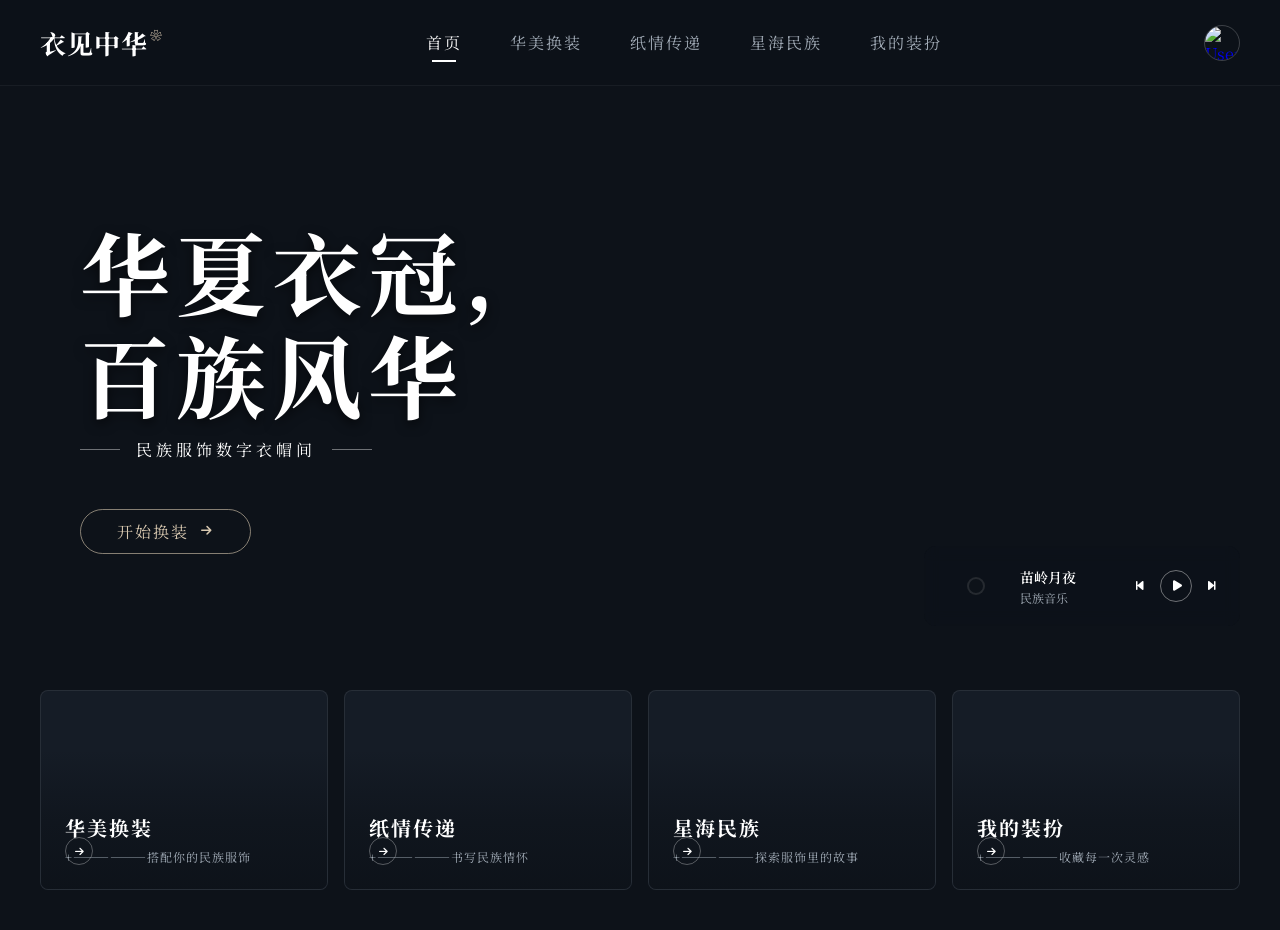
==== index.html @ 56102c0e "Add files via upload" ====
<!DOCTYPE html>
<html lang="zh-CN">

<head>
  <meta charset="UTF-8">
  <meta name="viewport" content="width=device-width, initial-scale=1.0">
  <title>衣见中华</title>
  <!-- 引入 FontAwesome 图标库 -->
  <link rel="stylesheet" href="https://cdnjs.cloudflare.com/ajax/libs/font-awesome/6.4.0/css/all.min.css">
  <!-- 引入思源宋体 -->
  <link href="https://fonts.googleapis.com/css2?family=Noto+Serif+SC:wght@400;500;700;900&display=swap"
    rel="stylesheet">
  <style>
    :root {
      --bg-color: #0d1219;
      --gold: #d8c8b0;
      --text-main: #ffffff;
      --text-sub: #a0aab5;
      --card-bg: #151c26;
    }

    * {
      margin: 0;
      padding: 0;
      box-sizing: border-box;
    }

    body {
      font-family: 'Noto Serif SC', 'STSong', serif;
      background-color: var(--bg-color);
      color: var(--text-main);
      display: flex;
      justify-content: center;
      min-height: 100vh;
    }

    .app-container {
      width: 100%;
      max-width: 1440px;
      background-color: var(--bg-color);
      display: flex;
      flex-direction: column;
      position: relative;
      box-shadow: 0 0 50px rgba(0, 0, 0, 0.8);
    }

    /* ================= 顶部导航栏 ================= */
    header {
      display: flex;
      justify-content: space-between;
      align-items: center;
      padding: 24px 40px;
      background: rgba(13, 18, 25, 0.85);
      backdrop-filter: blur(10px);
      border-bottom: 1px solid rgba(255, 255, 255, 0.05);
      position: relative;
      z-index: 10;
    }

    .logo {
      font-size: 26px;
      font-weight: 700;
      letter-spacing: 1px;
      display: flex;
      align-items: flex-start;
    }

    .logo span {
      font-size: 12px;
      color: var(--gold);
      margin-left: 2px;
      margin-top: 2px;
    }

    nav ul {
      display: flex;
      list-style: none;
      gap: 48px;
    }

    nav ul li a {
      text-decoration: none;
      color: var(--text-sub);
      font-size: 16px;
      letter-spacing: 2px;
      transition: all 0.3s ease;
      position: relative;
      padding-bottom: 8px;
    }

    nav ul li a:hover,
    nav ul li a.active {
      color: var(--text-main);
    }

    nav ul li a.active::after {
      content: '';
      position: absolute;
      bottom: 0;
      left: 50%;
      transform: translateX(-50%);
      width: 24px;
      height: 2px;
      background-color: var(--text-main);
    }

    /* 将用户头像也改为链接 */
    .user-avatar {
      display: block;
      width: 36px;
      height: 36px;
      border-radius: 50%;
      overflow: hidden;
      border: 1px solid rgba(255, 255, 255, 0.2);
      cursor: pointer;
      transition: border-color 0.3s;
    }

    .user-avatar:hover {
      border-color: var(--gold);
    }

    .user-avatar img {
      width: 100%;
      height: 100%;
      object-fit: cover;
    }

    /* ================= 主视觉区域 (Hero) ================= */
    .hero {
      position: relative;
      height: 580px;
      display: flex;
      align-items: center;
      padding: 0 80px;
      background: url("./首页/扉页.png") no-repeat center center;
      background-size: cover;
    }

    .hero::before {
      content: '';
      position: absolute;
      top: 0;
      left: 0;
      width: 100%;
      height: 100%;
      background: linear-gradient(90deg, #0d1219 0%, rgba(13, 18, 25, 0.8) 35%, rgba(13, 18, 25, 0.1) 70%, transparent 100%);
      z-index: 1;
    }

    .hero-content {
      position: relative;
      z-index: 2;
      margin-top: 20px;
    }

    .hero-title {
      font-size: 90px;
      font-weight: 700;
      line-height: 1.15;
      letter-spacing: 6px;
      text-shadow: 0 4px 12px rgba(0, 0, 0, 0.6);
      margin-bottom: 12px;
      display: flex;
      flex-direction: column;
    }

    .hero-title .line-1 {
      display: flex;
      align-items: center;
      gap: 16px;
    }

    .hero-title .line-1 i {
      font-size: 28px;
      color: var(--gold);
      opacity: 0.8;
    }

    .hero-subtitle {
      font-size: 16px;
      color: var(--text-main);
      letter-spacing: 4px;
      margin-bottom: 48px;
      display: flex;
      align-items: center;
      gap: 16px;
      font-weight: 400;
    }

    .hero-subtitle::before,
    .hero-subtitle::after {
      content: '';
      display: block;
      width: 40px;
      height: 1px;
      background-color: rgba(255, 255, 255, 0.4);
    }

    /* 将按钮改为 a 标签以支持跳转 */
    .btn-primary {
      display: inline-flex;
      align-items: center;
      justify-content: center;
      gap: 12px;
      padding: 10px 36px;
      border: 1px solid rgba(216, 200, 176, 0.6);
      background: transparent;
      color: var(--gold);
      font-size: 16px;
      letter-spacing: 2px;
      border-radius: 40px;
      transition: all 0.3s ease;
      cursor: pointer;
      font-family: 'Noto Serif SC', serif;
      text-decoration: none;
      /* 去除下划线 */
    }

    .btn-primary:hover {
      background: var(--gold);
      color: var(--bg-color);
      border-color: var(--gold);
    }

    /* ================= 音乐播放器 ================= */
    .music-player {
      position: absolute;
      right: 40px;
      bottom: 40px;
      z-index: 2;
      display: flex;
      align-items: center;
      gap: 16px;
      padding: 12px 24px;
      border-radius: 12px;
      background: rgba(13, 18, 25, 0.4);
      backdrop-filter: blur(8px);
    }

    .vinyl-record {
      width: 56px;
      height: 56px;
      border-radius: 50%;
      background: url("./首页/唱片.png") no-repeat center center;
      background-size: cover;
      position: relative;
      animation: spin 12s linear infinite;
    }

    .vinyl-record::after {
      content: '';
      position: absolute;
      top: 50%;
      left: 50%;
      transform: translate(-50%, -50%);
      width: 14px;
      height: 14px;
      background-color: var(--bg-color);
      border-radius: 50%;
      border: 2px solid rgba(255, 255, 255, 0.1);
    }

    @keyframes spin {
      100% {
        transform: rotate(360deg);
      }
    }

    .vinyl-record.is-paused {
      animation-play-state: paused;
    }

    .music-info {
      display: flex;
      flex-direction: column;
      min-width: 100px;
    }

    .music-title {
      font-size: 14px;
      font-weight: 600;
      color: var(--text-main);
      margin-bottom: 2px;
    }

    .music-artist {
      font-size: 12px;
      color: var(--text-sub);
    }

    .music-controls {
      display: flex;
      align-items: center;
      gap: 16px;
      color: var(--text-main);
    }

    .music-controls i {
      cursor: pointer;
      font-size: 12px;
      transition: color 0.3s;
    }

    .music-controls i:hover {
      color: var(--gold);
    }

    .play-btn {
      width: 32px;
      height: 32px;
      border-radius: 50%;
      border: 1px solid rgba(255, 255, 255, 0.4);
      display: flex;
      justify-content: center;
      align-items: center;
      font-size: 12px;
      cursor: pointer;
      transition: all 0.3s;
    }

    .play-btn:hover {
      background: rgba(255, 255, 255, 0.1);
      border-color: var(--gold);
      color: var(--gold);
    }

    /* ================= 底部功能卡片区域 ================= */
    .features-section {
      padding: 24px 40px 40px 40px;
      display: grid;
      grid-template-columns: repeat(4, 1fr);
      gap: 16px;
      background: var(--bg-color);
    }

    /* 将卡片改为 a 标签以便跳转 */
    .feature-card {
      background-color: var(--card-bg);
      border: 1px solid rgba(255, 255, 255, 0.08);
      border-radius: 8px;
      position: relative;
      overflow: hidden;
      transition: all 0.3s ease;
      cursor: pointer;
      height: 200px;
      display: flex;
      flex-direction: column;
      justify-content: flex-end;
      padding: 24px;
      text-decoration: none;
      color: inherit;
      /* 去除a标签默认样式 */
    }

    .feature-card::before {
      content: '';
      position: absolute;
      top: 0;
      left: 0;
      width: 100%;
      height: 100%;
      background-size: cover;
      background-position: center;
      opacity: 0.5;
      transition: opacity 0.3s ease, transform 0.3s ease;
      z-index: 1;
    }

    .feature-card::after {
      content: '';
      position: absolute;
      bottom: 0;
      left: 0;
      width: 100%;
      height: 70%;
      background: linear-gradient(to top, rgba(13, 18, 25, 0.95) 0%, rgba(13, 18, 25, 0.6) 50%, transparent 100%);
      z-index: 2;
    }

    .feature-card:hover::before {
      opacity: 0.7;
      transform: scale(1.05);
    }

    .feature-card:hover {
      border-color: rgba(216, 200, 176, 0.4);
    }

    .card-1::before {
      background-image: url("./首页/换装.png");
    }

    .card-2::before {
      background-image: url("./首页/明信片.png");
    }

    .card-3::before {
      background-image: url("./首页/知识云.png");
    }

    .card-4::before {
      background-image: url("./首页/我的.png");
    }

    .card-content {
      position: relative;
      z-index: 3;
    }

    .card-title {
      font-size: 20px;
      font-weight: 700;
      letter-spacing: 2px;
      margin-bottom: 6px;
      color: var(--text-main);
    }

    .card-desc {
      font-size: 12px;
      color: var(--text-sub);
      letter-spacing: 1px;
    }

    .card-arrow {
      position: absolute;
      bottom: 24px;
      left: 24px;
      z-index: 3;
      width: 28px;
      height: 28px;
      border-radius: 50%;
      border: 1px solid rgba(255, 255, 255, 0.3);
      display: flex;
      justify-content: center;
      align-items: center;
      color: var(--text-main);
      font-size: 10px;
      transition: all 0.3s ease;
    }

    .feature-card:hover .card-arrow {
      background: var(--gold);
      border-color: var(--gold);
      color: var(--bg-color);
    }

    @media (max-width: 1200px) {
      .hero-title {
        font-size: 54px;
      }

      nav ul {
        gap: 30px;
      }
    }

    @media (max-width: 992px) {
      .features-section {
        grid-template-columns: repeat(2, 1fr);
      }

      .hero {
        height: 500px;
        padding: 0 40px;
      }

      .hero-title {
        font-size: 42px;
      }

      .music-player {
        bottom: 20px;
        right: 20px;
        transform: scale(0.9);
        transform-origin: bottom right;
      }
    }
  </style>
</head>

<body>

  <div class="app-container">

    <!-- ================= 顶部导航栏 ================= -->
    <header>
      <div class="logo">衣见中华<span>❀</span></div>
      <nav>
        <ul>
          <!-- 【跳转链接 1】首页 -->
          <li><a href="./index.html" class="active">首页</a></li>
          <!-- 【跳转链接 2】换装页面 -->
          <li><!-- 在你的按钮或链接上加 target="_blank" -->
            <a href="./装饰/outfit.html" target="_blank" class="btn-album">华美换装</a>
          </li>
          <!-- 【跳转链接 3】明信片页面 -->
          <li><!-- 在你的按钮或链接上加 target="_blank" -->
            <a href="./明信片/mxp2.html" target="_blank" class="btn-album">纸情传递</a>
          </li>
          <!-- 【跳转链接 4】知识云页面 -->
          <li><!-- 在你的按钮或链接上加 target="_blank" -->
            <a href="./知识云/index-m.html" target="_blank" class="btn-album">星海民族</a>
          </li>
          <!-- 【跳转链接 5】我的装扮页面 -->
          <li><!-- 在你的按钮或链接上加 target="_blank" -->
            <a href="./装饰/record.html" target="_blank" class="btn-album">我的装扮</a>
          </li>
        </ul>
      </nav>
      <!-- 【跳转链接 6】用户个人中心 (点击头像跳转) -->
      <a href="./装饰/record.html" target="_blank" class="user-avatar">
        <img src="https://images.unsplash.com/photo-1534528741775-53994a69daeb?auto=format&fit=crop&q=80&w=100"
          alt="User">
      </a>
    </header>

    <!-- ================= 主视觉区域 ================= -->
    <section class="hero">
      <div class="hero-content">
        <h1 class="hero-title">
          <div class="line-1">
            华夏衣冠, <i class="fas fa-butterfly"></i>
          </div>
          <div>百族风华</div>
        </h1>
        <p class="hero-subtitle">民族服饰数字衣帽间</p>

        <!-- 【跳转链接 7】主视觉大按钮“开始换装” -->
        <a href="./装饰/outfit.html" target="_blank" class="btn-primary">
          开始换装 <i class="fas fa-arrow-right" style="font-size: 12px;"></i>
        </a>
      </div>

      <!-- 音乐播放器 (此处理论上不跳转，触发的是内部JS，如果是单独的音乐页面，可给播放按钮加onclick跳转) -->
      <!-- 音乐播放器 -->
      <div class="music-player">
        <!-- 👇 这里加了 id="vinyl" -->
        <div class="vinyl-record is-paused" id="vinyl"></div>
        <div class="music-info">
          <span class="music-title">苗岭月夜</span>
          <span class="music-artist">民族音乐</span>
        </div>
        <div class="music-controls">
          <!-- 上一首/下一首如果不要可以删掉，这里先保留 -->
          <i class="fas fa-step-backward"></i>

          <!-- 👇 播放按钮，去掉了原来的 onclick 直接在 JS 里绑定 -->
          <div class="play-btn" id="playBtn">
            <i class="fas fa-play" style="margin-left: 2px;"></i>
          </div>
          <i class="fas fa-step-forward"></i>
        </div>

        <!-- 👇 新增：真实播放音频的标签，loop 表示单曲循环。请确保你的文件叫 bgm.mp3 -->
        <audio id="bgmAudio" src="./首页/bgm.mp3" loop></audio>
      </div>
    </section>

    <!-- ================= 底部功能卡片区域 ================= -->
    <!-- ================= 底部功能卡片区域 ================= -->
    <section class="features-section">

      <!-- 【跳转链接 8】底部卡片-换装 -->
      <a href="装饰/outfit.html" target="_blank" class="feature-card card-1">
        <div class="card-arrow"><i class="fas fa-arrow-right"></i></div>
        <div class="card-content">
          <h3 class="card-title">华美换装</h3>
          <p class="card-desc">+——————搭配你的民族服饰</p>
        </div>
      </a>

      <!-- 【跳转链接 9】底部卡片-明信片 -->
      <a href="./明信片/mxp2.html" target="_blank" class="feature-card card-2">
        <div class="card-arrow"><i class="fas fa-arrow-right"></i></div>
        <div class="card-content">
          <h3 class="card-title">纸情传递</h3>
          <p class="card-desc">+——————书写民族情怀</p>
        </div>
      </a>

      <!-- 【跳转链接 10】底部卡片-知识云 -->
      <a href="./知识云/index-m.html" target="_blank" class="feature-card card-3">
        <div class="card-arrow"><i class="fas fa-arrow-right"></i></div>
        <div class="card-content">
          <h3 class="card-title">星海民族</h3>
          <p class="card-desc">+——————探索服饰里的故事</p>
        </div>
      </a>

      <!-- 你有第4个卡片的话继续按这个格式改 -->
      <a href="./装饰/record.html" target="_blank" class="feature-card card-4">
        <div class="card-arrow"><i class="fas fa-arrow-right"></i></div>
        <div class="card-content">
          <h3 class="card-title">我的装扮</h3>
          <p class="card-desc">+——————收藏每一次灵感</p>
        </div>
      </a>

    </section>
  </div>

  <script>
    const audio = document.getElementById('bgmAudio');
    const playBtn = document.getElementById('playBtn');
    const playIcon = playBtn.querySelector('i');
    const vinyl = document.getElementById('vinyl');

    // 播放/暂停切换逻辑
    playBtn.addEventListener('click', () => {
      if (audio.paused) {
        // 如果当前是暂停的，尝试播放
        audio.play().catch(err => {
          console.log("播放失败，请检查音乐文件路径是否正确。", err);
          alert("找不到音乐文件，请确保 bgm.mp3 和 index.html 在同一个文件夹！");
        });
      } else {
        // 如果正在播放，则暂停
        audio.pause();
      }
    });

    // 当音频真正开始播放时（触发了 play 事件）
    audio.addEventListener('play', () => {
      // 图标变成暂停 ⏸
      playIcon.classList.remove('fa-play');
      playIcon.classList.add('fa-pause');
      playIcon.style.marginLeft = '0';
      // 唱片开始转动
      vinyl.classList.remove('is-paused');
    });

    // 当音频暂停时（触发了 pause 事件）
    audio.addEventListener('pause', () => {
      // 图标变成播放 ▶
      playIcon.classList.remove('fa-pause');
      playIcon.classList.add('fa-play');
      playIcon.style.marginLeft = '2px';
      // 唱片停止转动
      vinyl.classList.add('is-paused');
    });
  </script>

</body>

</html>

</html>
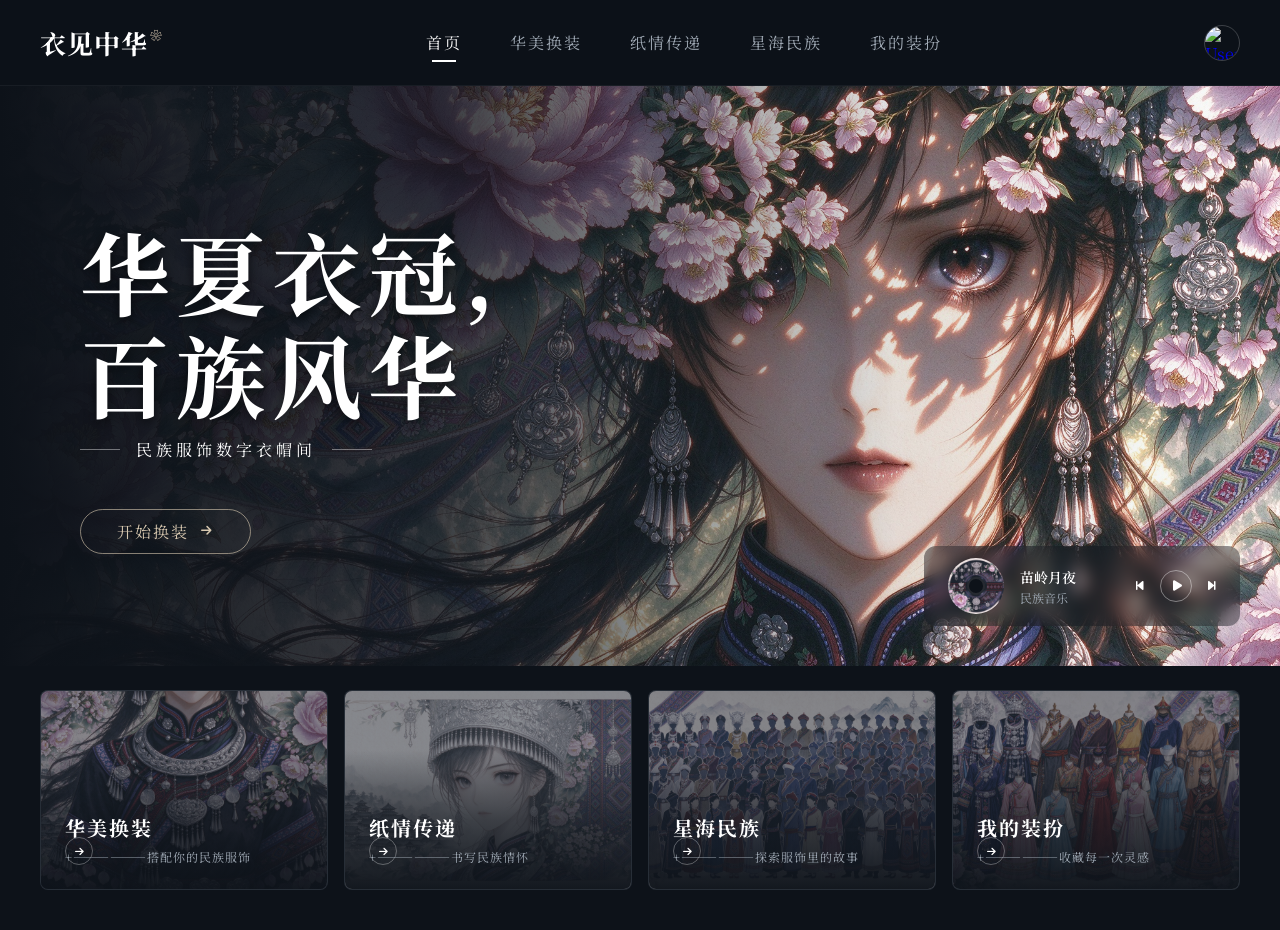
==== commit 91dc9724: "Update index.html" ====
--- a/index.html
+++ b/index.html
@@ -492,7 +492,7 @@
           <li><a href="./index.html" class="active">首页</a></li>
           <!-- 【跳转链接 2】换装页面 -->
           <li><!-- 在你的按钮或链接上加 target="_blank" -->
-            <a href="./装饰/outfit.html" target="_blank" class="btn-album">华美换装</a>
+            <a href="./装扮/outfit.html" target="_blank" class="btn-album">华美换装</a>
           </li>
           <!-- 【跳转链接 3】明信片页面 -->
           <li><!-- 在你的按钮或链接上加 target="_blank" -->
@@ -504,12 +504,12 @@
           </li>
           <!-- 【跳转链接 5】我的装扮页面 -->
           <li><!-- 在你的按钮或链接上加 target="_blank" -->
-            <a href="./装饰/record.html" target="_blank" class="btn-album">我的装扮</a>
+            <a href="./装扮/record.html" target="_blank" class="btn-album">我的装扮</a>
           </li>
         </ul>
       </nav>
       <!-- 【跳转链接 6】用户个人中心 (点击头像跳转) -->
-      <a href="./装饰/record.html" target="_blank" class="user-avatar">
+      <a href="./装扮/record.html" target="_blank" class="user-avatar">
         <img src="https://images.unsplash.com/photo-1534528741775-53994a69daeb?auto=format&fit=crop&q=80&w=100"
           alt="User">
       </a>
@@ -527,7 +527,7 @@
         <p class="hero-subtitle">民族服饰数字衣帽间</p>
 
         <!-- 【跳转链接 7】主视觉大按钮“开始换装” -->
-        <a href="./装饰/outfit.html" target="_blank" class="btn-primary">
+        <a href="./装扮/outfit.html" target="_blank" class="btn-primary">
           开始换装 <i class="fas fa-arrow-right" style="font-size: 12px;"></i>
         </a>
       </div>
@@ -562,7 +562,7 @@
     <section class="features-section">
 
       <!-- 【跳转链接 8】底部卡片-换装 -->
-      <a href="装饰/outfit.html" target="_blank" class="feature-card card-1">
+      <a href="装扮/outfit.html" target="_blank" class="feature-card card-1">
         <div class="card-arrow"><i class="fas fa-arrow-right"></i></div>
         <div class="card-content">
           <h3 class="card-title">华美换装</h3>
@@ -589,7 +589,7 @@
       </a>
 
       <!-- 你有第4个卡片的话继续按这个格式改 -->
-      <a href="./装饰/record.html" target="_blank" class="feature-card card-4">
+      <a href="./装扮/record.html" target="_blank" class="feature-card card-4">
         <div class="card-arrow"><i class="fas fa-arrow-right"></i></div>
         <div class="card-content">
           <h3 class="card-title">我的装扮</h3>
@@ -645,4 +645,4 @@
 
 </html>
 
-</html>+</html>
